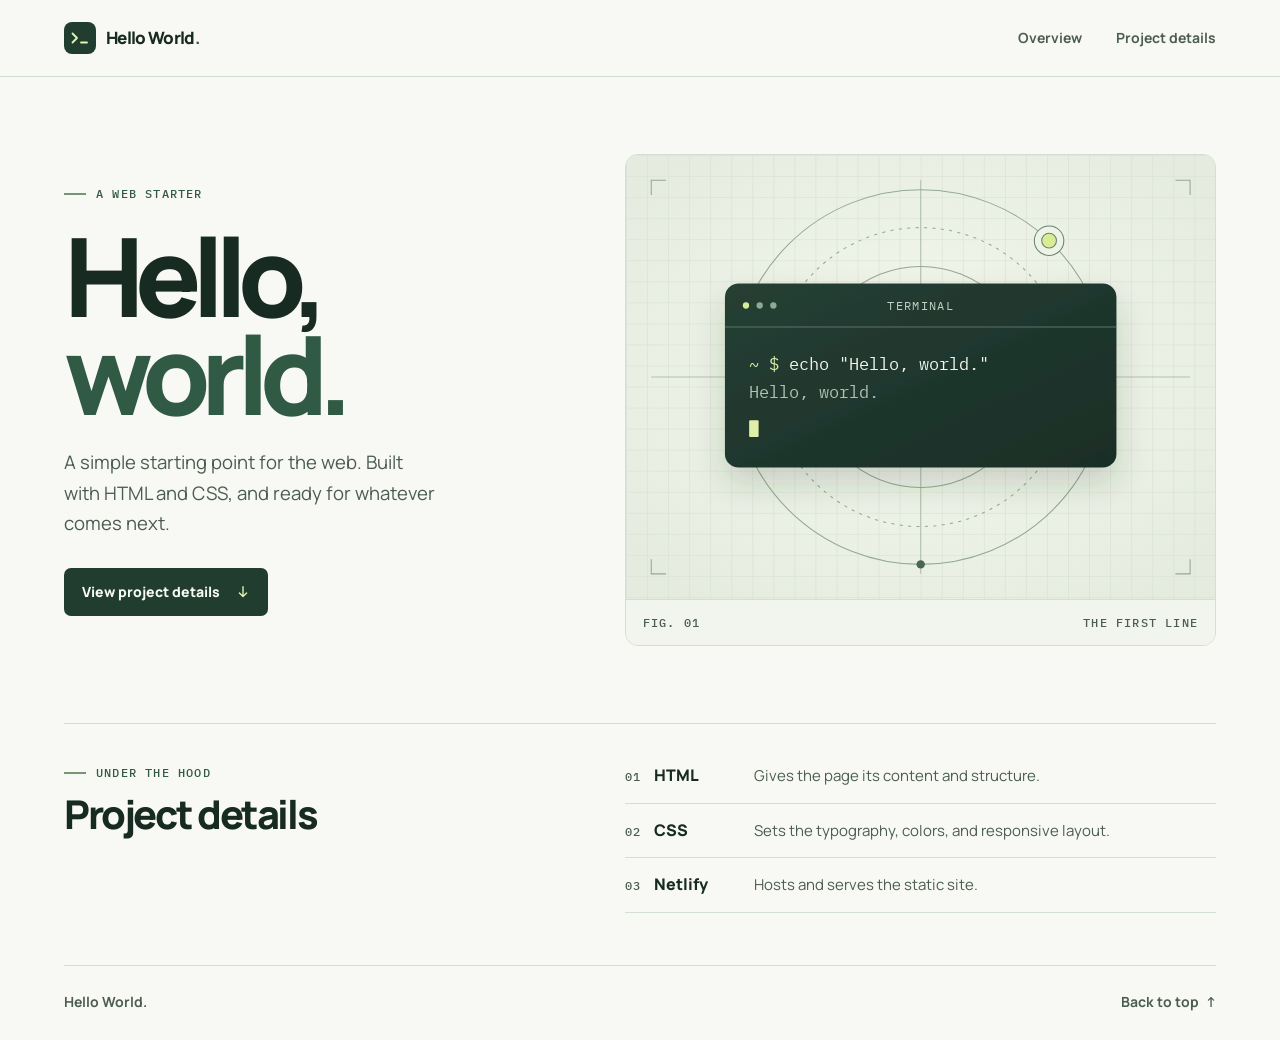
==== index.html @ bebd951c "Refresh Hello World homepage with a clean, professional design (6b0722ccb31e63c3a8f24e70) Co-Authore" ====
<!DOCTYPE html>
<html lang="en">
  <head>
    <meta charset="utf-8" />
    <meta name="viewport" content="width=device-width, initial-scale=1" />
    <meta name="description" content="A simple starter page built with HTML and CSS." />
    <title>Hello World — A web starter</title>
    <link rel="preconnect" href="https://fonts.googleapis.com" />
    <link rel="preconnect" href="https://fonts.gstatic.com" crossorigin />
    <link rel="stylesheet" href="https://fonts.googleapis.com/css2?family=IBM+Plex+Mono:wght@400;500&amp;family=Manrope:wght@400;500;600;700;800&amp;display=swap" />
    <link data-testid="hello" rel="stylesheet" href="style.css" />
  </head>
  <body id="top">
    <header class="site-header">
      <div class="page-width header-inner">
        <a class="wordmark" href="#top">
          <svg class="brand-mark" viewBox="0 0 32 32" aria-hidden="true" focusable="false">
            <rect width="32" height="32" rx="8" fill="#203d30" />
            <path d="m8.5 11.5 4.5 4.5-4.5 4.5m8.5 0h6" fill="none" stroke="#e4f5ae" stroke-width="1.8" stroke-linecap="round" stroke-linejoin="round" />
          </svg>
          Hello World<span aria-hidden="true">.</span>
        </a>
        <nav aria-label="Main navigation">
          <a href="#overview">Overview</a>
          <a href="#details">Project details</a>
        </nav>
      </div>
    </header>

    <main class="page-width">
      <section class="hero" id="overview" aria-labelledby="welcome-title">
        <div class="hero-copy">
          <p class="eyebrow"><span class="eyebrow-line" aria-hidden="true"></span> A web starter</p>
          <h1 id="welcome-title">Hello,<br /><span>world.</span></h1>
          <p class="intro">A simple starting point for the web. Built with HTML and CSS, and ready for whatever comes next.</p>
          <a class="primary-link" href="#details">
            View project details
            <svg viewBox="0 0 20 20" fill="none" aria-hidden="true" focusable="false">
              <path d="M10 4v11m-4-4 4 4 4-4" stroke="currentColor" stroke-width="1.5" stroke-linecap="round" stroke-linejoin="round" />
            </svg>
          </a>
        </div>

        <figure class="hero-figure">
          <svg class="hero-art" viewBox="0 0 560 422" role="img" aria-labelledby="art-title">
            <title id="art-title">A terminal displaying Hello, world on a drafting grid</title>
            <defs>
              <pattern id="grid" width="20" height="20" patternUnits="userSpaceOnUse">
                <path d="M20 0H0v20" fill="none" stroke="#d5dfd0" />
              </pattern>
              <radialGradient id="paper" cx=".5" cy=".49" r=".64">
                <stop stop-color="#f5f8ee" />
                <stop offset="1" stop-color="#e5ecdf" />
              </radialGradient>
              <linearGradient id="screen" x2="1" y2="1">
                <stop stop-color="#263f34" />
                <stop offset="1" stop-color="#192e26" />
              </linearGradient>
              <filter id="terminal-shadow" x="-20%" y="-35%" width="140%" height="175%">
                <feDropShadow dx="0" dy="15" stdDeviation="15" flood-color="#213c2d" flood-opacity=".19" />
              </filter>
            </defs>
            <path fill="url(#paper)" d="M0 0h560v422H0z" />
            <path fill="url(#grid)" d="M0 0h560v422H0z" />
            <g fill="none" stroke="#94a993" stroke-width="1">
              <circle cx="280" cy="211" r="178" />
              <circle cx="280" cy="211" r="142" stroke-dasharray="3 5" />
              <circle cx="280" cy="211" r="105" />
              <path d="M24 211h512M280 24v374" opacity=".65" />
              <path d="M38 24H24v14m498-14h14v14M24 384v14h14m484 0h14v-14" />
            </g>
            <circle cx="402" cy="81.4" r="14" fill="#edf3e6" stroke="#69836e" />
            <circle cx="402" cy="81.4" r="7" fill="#d7ed93" stroke="#69836e" />
            <circle cx="102" cy="211" r="4" fill="#486652" />
            <circle cx="280" cy="389" r="4" fill="#486652" />
            <g filter="url(#terminal-shadow)">
              <rect x="94" y="122" width="372" height="175" rx="13" fill="url(#screen)" />
              <path d="M94 163.5h372" stroke="#5d7567" />
              <circle cx="114" cy="143" r="3" fill="#d7ed93" />
              <circle cx="127" cy="143" r="3" fill="#8ea996" />
              <circle cx="140" cy="143" r="3" fill="#8ea996" />
              <g class="art-type">
                <text x="280" y="147" fill="#c1d1c4" text-anchor="middle" font-size="11" letter-spacing="1.3">TERMINAL</text>
                <text x="117" y="204" fill="#f1f6ec" font-size="16"><tspan fill="#dfefa9">~ $</tspan> echo "Hello, world."</text>
                <text x="117" y="231" fill="#afc2b3" font-size="16">Hello, world.</text>
              </g>
              <rect class="terminal-cursor" x="117" y="252" width="9" height="16" rx="1" fill="#dfefa9" />
            </g>
          </svg>
          <figcaption><span>Fig. 01</span><span>The first line</span></figcaption>
        </figure>
      </section>

      <section class="details" id="details" aria-labelledby="details-title">
        <div>
          <p class="eyebrow"><span class="eyebrow-line" aria-hidden="true"></span> Under the hood</p>
          <h2 id="details-title">Project details</h2>
        </div>
        <dl class="project-specs">
          <div>
            <dt><span aria-hidden="true">01</span> HTML</dt>
            <dd>Gives the page its content and structure.</dd>
          </div>
          <div>
            <dt><span aria-hidden="true">02</span> CSS</dt>
            <dd>Sets the typography, colors, and responsive layout.</dd>
          </div>
          <div>
            <dt><span aria-hidden="true">03</span> Netlify</dt>
            <dd>Hosts and serves the static site.</dd>
          </div>
        </dl>
      </section>
    </main>

    <footer class="site-footer">
      <div class="page-width footer-inner">
        <span>Hello World.</span>
        <a href="#top">Back to top <span aria-hidden="true">↑</span></a>
      </div>
    </footer>
  </body>
</html>
---- style.css ----
:root {
  color-scheme: light;
  --paper: #f8f9f4;
  --ink: #172b22;
  --muted: #4b5d51;
  --green: #315a44;
  --line: #d5ded2;
  --mono: "IBM Plex Mono", "Courier New", monospace;
}

*, *::before, *::after {
  box-sizing: border-box;
}

body {
  margin: 0;
  background: var(--paper);
  color: var(--ink);
  font-family: "Manrope", "Trebuchet MS", sans-serif;
  line-height: 1.6;
}

h1, h2, p, figure, dl, dd {
  margin: 0;
}

a {
  color: inherit;
}

a:focus-visible {
  outline: 2px solid var(--green);
  outline-offset: 5px;
}

.page-width {
  width: min(1184px, calc(100% - clamp(40px, 10vw, 144px)));
  margin-inline: auto;
}

.site-header, .details {
  border-bottom: 1px solid var(--line);
}

.header-inner, .footer-inner {
  display: flex;
  align-items: center;
  justify-content: space-between;
  gap: 20px;
}

.header-inner {
  min-height: 76px;
}

.wordmark {
  display: inline-flex;
  align-items: center;
  font-size: 1.0625rem;
  font-weight: 800;
  letter-spacing: -.04em;
  text-decoration: none;
  white-space: nowrap;
}

.wordmark span {
  color: var(--green);
}

.brand-mark {
  width: 32px;
  height: 32px;
  margin-right: 10px;
  flex: none;
}

nav {
  display: flex;
  flex-wrap: wrap;
  align-items: center;
  gap: 4px clamp(14px, 3vw, 34px);
}

nav a, .site-footer a {
  padding-block: 6px;
  color: var(--muted);
  font-size: .875rem;
  font-weight: 700;
  text-decoration: none;
}

nav a:hover, .site-footer a:hover {
  color: var(--ink);
  text-decoration: underline;
  text-underline-offset: 5px;
}

.hero {
  display: grid;
  grid-template-columns: minmax(0, .9fr) minmax(0, 1.1fr);
  align-items: center;
  gap: clamp(32px, 6vw, 90px);
  padding-block: clamp(52px, 6vw, 88px);
  scroll-margin-top: 20px;
}

.eyebrow, figcaption, .project-specs dt span {
  font-family: var(--mono);
  font-size: .75rem;
  font-weight: 500;
  letter-spacing: .1em;
  text-transform: uppercase;
}

.eyebrow {
  display: flex;
  align-items: center;
  gap: 10px;
  color: var(--green);
}

.eyebrow-line {
  width: 22px;
  height: 2px;
  background: #799576;
}

h1 {
  margin-block: 24px 25px;
  font-size: clamp(5.15rem, 8.55vw, 8.1rem);
  font-weight: 800;
  letter-spacing: -.085em;
  line-height: .89;
}

h1 span {
  color: var(--green);
}

.intro {
  max-width: 34ch;
  color: var(--muted);
  font-size: clamp(1rem, 1.45vw, 1.1875rem);
  line-height: 1.65;
}

.primary-link {
  display: inline-flex;
  justify-content: center;
  align-items: center;
  gap: 14px;
  min-height: 48px;
  margin-top: 29px;
  padding: 10px 16px 10px 18px;
  border-radius: 7px;
  background: #203d30;
  color: #f7faf3;
  font-size: .875rem;
  font-weight: 800;
  text-decoration: none;
}

.primary-link:hover {
  background: var(--green);
}

.primary-link svg {
  width: 18px;
  height: 18px;
  color: #e4f5ae;
}

.hero-figure {
  overflow: hidden;
  border: 1px solid var(--line);
  border-radius: 13px;
  background: #edf2e8;
}

.hero-art {
  display: block;
  width: 100%;
  height: auto;
}

.art-type {
  font-family: var(--mono);
}

figcaption {
  display: flex;
  flex-wrap: wrap;
  justify-content: space-between;
  gap: 4px 16px;
  padding: 13px 17px;
  border-top: 1px solid var(--line);
  background: #f2f5ed;
  color: var(--muted);
}

.details {
  display: grid;
  grid-template-columns: minmax(0, .9fr) minmax(0, 1.1fr);
  gap: clamp(24px, 6vw, 90px);
  padding-block: 39px 52px;
  border-top: 1px solid var(--line);
  scroll-margin-top: 24px;
}

h2 {
  margin-top: 10px;
  font-size: clamp(1.9rem, 3.1vw, 2.75rem);
  font-weight: 800;
  letter-spacing: -.06em;
  line-height: 1.15;
}

.project-specs > div {
  display: grid;
  grid-template-columns: 115px minmax(0, 1fr);
  gap: 14px;
  align-items: baseline;
  padding-block: 14px;
  border-bottom: 1px solid var(--line);
}

.project-specs > div:first-child {
  padding-top: 0;
}

.project-specs dt {
  display: flex;
  gap: 13px;
  align-items: baseline;
  font-weight: 800;
}

.project-specs dt span, .project-specs dd {
  color: var(--muted);
}

.project-specs dd {
  font-size: .9375rem;
}

.footer-inner {
  flex-wrap: wrap;
  min-height: 74px;
  padding-block: 12px;
  color: var(--muted);
  font-size: .875rem;
  font-weight: 700;
}

.footer-inner a span {
  margin-left: 4px;
}

@media (max-width: 760px) {
  .hero, .details {
    grid-template-columns: minmax(0, 1fr);
  }

  .hero {
    gap: 34px;
  }

  h1 {
    font-size: clamp(4.5rem, 14vw, 6.5rem);
  }
}

@media (max-width: 420px) {
  .header-inner {
    flex-wrap: wrap;
    gap: 4px 18px;
    padding-block: 12px;
  }

  nav a {
    font-size: .8125rem;
  }

  .project-specs > div {
    grid-template-columns: 96px minmax(0, 1fr);
    gap: 10px;
  }
}
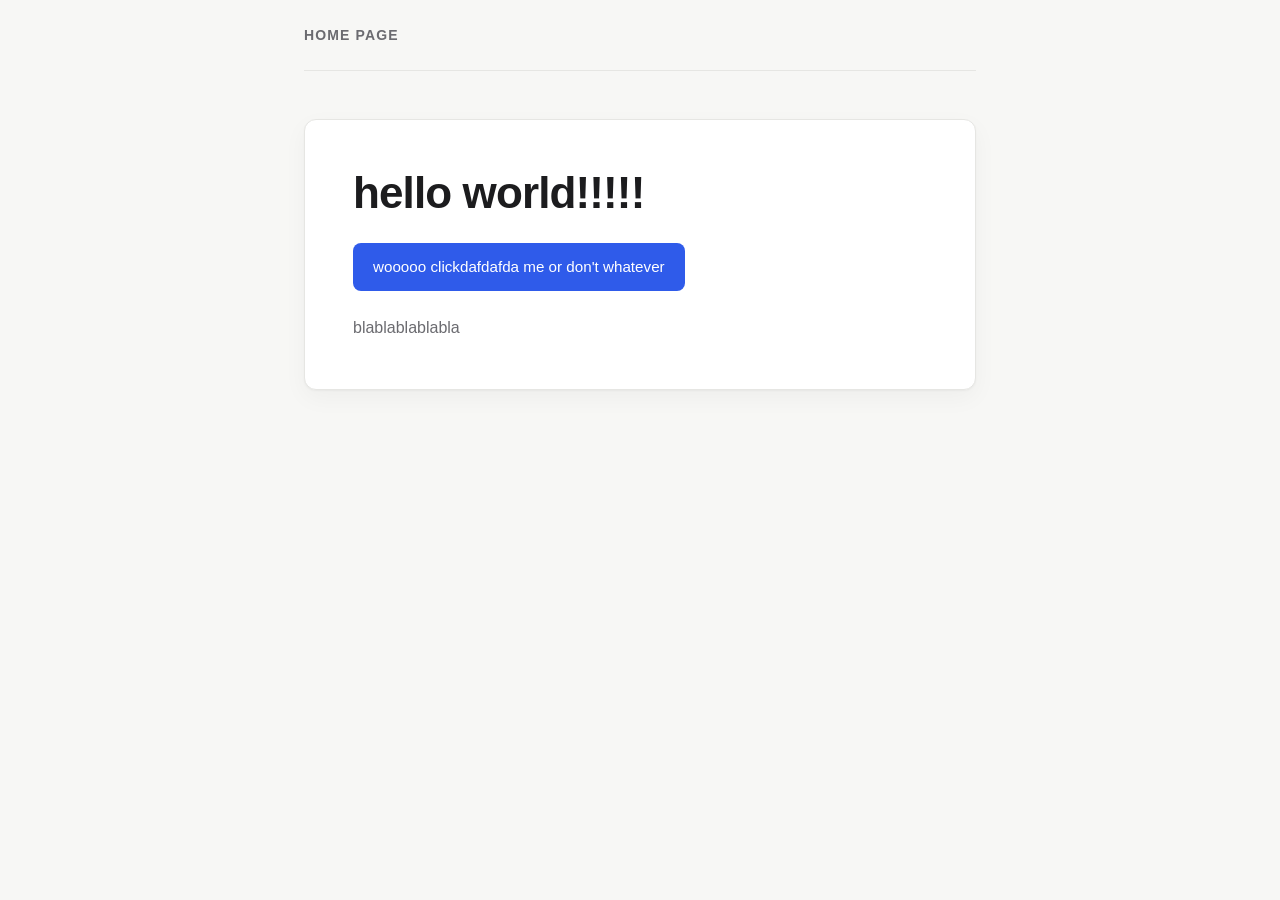
==== commit c318eb4b: "Apply a clean, minimal style to the home page (6b0723fdd8d9a65b0393f97d) Co-Authored-By: aitchiss <2" ====
--- a/index.html
+++ b/index.html
@@ -3,121 +3,19 @@
   <head>
     <meta charset="utf-8" />
     <meta name="viewport" content="width=device-width, initial-scale=1" />
-    <meta name="description" content="A simple starter page built with HTML and CSS." />
-    <title>Hello World — A web starter</title>
-    <link rel="preconnect" href="https://fonts.googleapis.com" />
-    <link rel="preconnect" href="https://fonts.gstatic.com" crossorigin />
-    <link rel="stylesheet" href="https://fonts.googleapis.com/css2?family=IBM+Plex+Mono:wght@400;500&amp;family=Manrope:wght@400;500;600;700;800&amp;display=swap" />
-    <link data-testid="hello" rel="stylesheet" href="style.css" />
+    <title>Home</title>
+    <link data-testid="hello" rel="stylesheet" type="text/css" href="style.css" />
   </head>
-  <body id="top">
-    <header class="site-header">
-      <div class="page-width header-inner">
-        <a class="wordmark" href="#top">
-          <svg class="brand-mark" viewBox="0 0 32 32" aria-hidden="true" focusable="false">
-            <rect width="32" height="32" rx="8" fill="#203d30" />
-            <path d="m8.5 11.5 4.5 4.5-4.5 4.5m8.5 0h6" fill="none" stroke="#e4f5ae" stroke-width="1.8" stroke-linecap="round" stroke-linejoin="round" />
-          </svg>
-          Hello World<span aria-hidden="true">.</span>
-        </a>
-        <nav aria-label="Main navigation">
-          <a href="#overview">Overview</a>
-          <a href="#details">Project details</a>
-        </nav>
+  <body>
+    <div class="container">
+      <div class="header">
+        <h2>Home Page</h2>
       </div>
-    </header>
-
-    <main class="page-width">
-      <section class="hero" id="overview" aria-labelledby="welcome-title">
-        <div class="hero-copy">
-          <p class="eyebrow"><span class="eyebrow-line" aria-hidden="true"></span> A web starter</p>
-          <h1 id="welcome-title">Hello,<br /><span>world.</span></h1>
-          <p class="intro">A simple starting point for the web. Built with HTML and CSS, and ready for whatever comes next.</p>
-          <a class="primary-link" href="#details">
-            View project details
-            <svg viewBox="0 0 20 20" fill="none" aria-hidden="true" focusable="false">
-              <path d="M10 4v11m-4-4 4 4 4-4" stroke="currentColor" stroke-width="1.5" stroke-linecap="round" stroke-linejoin="round" />
-            </svg>
-          </a>
-        </div>
-
-        <figure class="hero-figure">
-          <svg class="hero-art" viewBox="0 0 560 422" role="img" aria-labelledby="art-title">
-            <title id="art-title">A terminal displaying Hello, world on a drafting grid</title>
-            <defs>
-              <pattern id="grid" width="20" height="20" patternUnits="userSpaceOnUse">
-                <path d="M20 0H0v20" fill="none" stroke="#d5dfd0" />
-              </pattern>
-              <radialGradient id="paper" cx=".5" cy=".49" r=".64">
-                <stop stop-color="#f5f8ee" />
-                <stop offset="1" stop-color="#e5ecdf" />
-              </radialGradient>
-              <linearGradient id="screen" x2="1" y2="1">
-                <stop stop-color="#263f34" />
-                <stop offset="1" stop-color="#192e26" />
-              </linearGradient>
-              <filter id="terminal-shadow" x="-20%" y="-35%" width="140%" height="175%">
-                <feDropShadow dx="0" dy="15" stdDeviation="15" flood-color="#213c2d" flood-opacity=".19" />
-              </filter>
-            </defs>
-            <path fill="url(#paper)" d="M0 0h560v422H0z" />
-            <path fill="url(#grid)" d="M0 0h560v422H0z" />
-            <g fill="none" stroke="#94a993" stroke-width="1">
-              <circle cx="280" cy="211" r="178" />
-              <circle cx="280" cy="211" r="142" stroke-dasharray="3 5" />
-              <circle cx="280" cy="211" r="105" />
-              <path d="M24 211h512M280 24v374" opacity=".65" />
-              <path d="M38 24H24v14m498-14h14v14M24 384v14h14m484 0h14v-14" />
-            </g>
-            <circle cx="402" cy="81.4" r="14" fill="#edf3e6" stroke="#69836e" />
-            <circle cx="402" cy="81.4" r="7" fill="#d7ed93" stroke="#69836e" />
-            <circle cx="102" cy="211" r="4" fill="#486652" />
-            <circle cx="280" cy="389" r="4" fill="#486652" />
-            <g filter="url(#terminal-shadow)">
-              <rect x="94" y="122" width="372" height="175" rx="13" fill="url(#screen)" />
-              <path d="M94 163.5h372" stroke="#5d7567" />
-              <circle cx="114" cy="143" r="3" fill="#d7ed93" />
-              <circle cx="127" cy="143" r="3" fill="#8ea996" />
-              <circle cx="140" cy="143" r="3" fill="#8ea996" />
-              <g class="art-type">
-                <text x="280" y="147" fill="#c1d1c4" text-anchor="middle" font-size="11" letter-spacing="1.3">TERMINAL</text>
-                <text x="117" y="204" fill="#f1f6ec" font-size="16"><tspan fill="#dfefa9">~ $</tspan> echo "Hello, world."</text>
-                <text x="117" y="231" fill="#afc2b3" font-size="16">Hello, world.</text>
-              </g>
-              <rect class="terminal-cursor" x="117" y="252" width="9" height="16" rx="1" fill="#dfefa9" />
-            </g>
-          </svg>
-          <figcaption><span>Fig. 01</span><span>The first line</span></figcaption>
-        </figure>
-      </section>
-
-      <section class="details" id="details" aria-labelledby="details-title">
-        <div>
-          <p class="eyebrow"><span class="eyebrow-line" aria-hidden="true"></span> Under the hood</p>
-          <h2 id="details-title">Project details</h2>
-        </div>
-        <dl class="project-specs">
-          <div>
-            <dt><span aria-hidden="true">01</span> HTML</dt>
-            <dd>Gives the page its content and structure.</dd>
-          </div>
-          <div>
-            <dt><span aria-hidden="true">02</span> CSS</dt>
-            <dd>Sets the typography, colors, and responsive layout.</dd>
-          </div>
-          <div>
-            <dt><span aria-hidden="true">03</span> Netlify</dt>
-            <dd>Hosts and serves the static site.</dd>
-          </div>
-        </dl>
-      </section>
-    </main>
-
-    <footer class="site-footer">
-      <div class="page-width footer-inner">
-        <span>Hello World.</span>
-        <a href="#top">Back to top <span aria-hidden="true">↑</span></a>
+      <div class="content">
+        <h1>hello world!!!!!</h1>
+        <button>wooooo clickdafdafda me or don't whatever</button>
+        <p>blablablablabla</p>
       </div>
-    </footer>
+    </div>
   </body>
 </html>
--- a/style.css
+++ b/style.css
@@ -1,288 +1,117 @@
 :root {
-  color-scheme: light;
-  --paper: #f8f9f4;
-  --ink: #172b22;
-  --muted: #4b5d51;
-  --green: #315a44;
-  --line: #d5ded2;
-  --mono: "IBM Plex Mono", "Courier New", monospace;
+  --bg: #f7f7f5;
+  --surface: #ffffff;
+  --text: #1c1c1e;
+  --muted: #6b6b70;
+  --border: #e6e6e3;
+  --accent: #2f5bea;
+  --accent-hover: #2449c4;
+  --radius: 12px;
+  --font: "Inter", -apple-system, BlinkMacSystemFont, "Segoe UI", Roboto,
+    "Helvetica Neue", Arial, sans-serif;
 }
 
-*, *::before, *::after {
+*,
+*::before,
+*::after {
   box-sizing: border-box;
+}
+
+html {
+  -webkit-text-size-adjust: 100%;
 }
 
 body {
   margin: 0;
-  background: var(--paper);
-  color: var(--ink);
-  font-family: "Manrope", "Trebuchet MS", sans-serif;
+  min-height: 100vh;
+  font-family: var(--font);
+  font-size: 16px;
   line-height: 1.6;
+  color: var(--text);
+  background-color: var(--bg);
+  -webkit-font-smoothing: antialiased;
+  -moz-osx-font-smoothing: grayscale;
 }
 
-h1, h2, p, figure, dl, dd {
-  margin: 0;
+.container {
+  max-width: 720px;
+  margin: 0 auto;
+  padding: 0 24px 64px;
 }
 
-a {
-  color: inherit;
-}
-
-a:focus-visible {
-  outline: 2px solid var(--green);
-  outline-offset: 5px;
-}
-
-.page-width {
-  width: min(1184px, calc(100% - clamp(40px, 10vw, 144px)));
-  margin-inline: auto;
-}
-
-.site-header, .details {
-  border-bottom: 1px solid var(--line);
-}
-
-.header-inner, .footer-inner {
+.header {
   display: flex;
   align-items: center;
   justify-content: space-between;
-  gap: 20px;
+  padding: 24px 0;
+  margin-bottom: 48px;
+  border-bottom: 1px solid var(--border);
 }
 
-.header-inner {
-  min-height: 76px;
-}
-
-.wordmark {
-  display: inline-flex;
-  align-items: center;
-  font-size: 1.0625rem;
-  font-weight: 800;
-  letter-spacing: -.04em;
-  text-decoration: none;
-  white-space: nowrap;
-}
-
-.wordmark span {
-  color: var(--green);
-}
-
-.brand-mark {
-  width: 32px;
-  height: 32px;
-  margin-right: 10px;
-  flex: none;
-}
-
-nav {
-  display: flex;
-  flex-wrap: wrap;
-  align-items: center;
-  gap: 4px clamp(14px, 3vw, 34px);
-}
-
-nav a, .site-footer a {
-  padding-block: 6px;
-  color: var(--muted);
-  font-size: .875rem;
-  font-weight: 700;
-  text-decoration: none;
-}
-
-nav a:hover, .site-footer a:hover {
-  color: var(--ink);
-  text-decoration: underline;
-  text-underline-offset: 5px;
-}
-
-.hero {
-  display: grid;
-  grid-template-columns: minmax(0, .9fr) minmax(0, 1.1fr);
-  align-items: center;
-  gap: clamp(32px, 6vw, 90px);
-  padding-block: clamp(52px, 6vw, 88px);
-  scroll-margin-top: 20px;
-}
-
-.eyebrow, figcaption, .project-specs dt span {
-  font-family: var(--mono);
-  font-size: .75rem;
-  font-weight: 500;
-  letter-spacing: .1em;
+.header h2 {
+  margin: 0;
+  font-size: 0.875rem;
+  font-weight: 600;
+  letter-spacing: 0.08em;
   text-transform: uppercase;
-}
-
-.eyebrow {
-  display: flex;
-  align-items: center;
-  gap: 10px;
-  color: var(--green);
-}
-
-.eyebrow-line {
-  width: 22px;
-  height: 2px;
-  background: #799576;
-}
-
-h1 {
-  margin-block: 24px 25px;
-  font-size: clamp(5.15rem, 8.55vw, 8.1rem);
-  font-weight: 800;
-  letter-spacing: -.085em;
-  line-height: .89;
-}
-
-h1 span {
-  color: var(--green);
-}
-
-.intro {
-  max-width: 34ch;
-  color: var(--muted);
-  font-size: clamp(1rem, 1.45vw, 1.1875rem);
-  line-height: 1.65;
-}
-
-.primary-link {
-  display: inline-flex;
-  justify-content: center;
-  align-items: center;
-  gap: 14px;
-  min-height: 48px;
-  margin-top: 29px;
-  padding: 10px 16px 10px 18px;
-  border-radius: 7px;
-  background: #203d30;
-  color: #f7faf3;
-  font-size: .875rem;
-  font-weight: 800;
-  text-decoration: none;
-}
-
-.primary-link:hover {
-  background: var(--green);
-}
-
-.primary-link svg {
-  width: 18px;
-  height: 18px;
-  color: #e4f5ae;
-}
-
-.hero-figure {
-  overflow: hidden;
-  border: 1px solid var(--line);
-  border-radius: 13px;
-  background: #edf2e8;
-}
-
-.hero-art {
-  display: block;
-  width: 100%;
-  height: auto;
-}
-
-.art-type {
-  font-family: var(--mono);
-}
-
-figcaption {
-  display: flex;
-  flex-wrap: wrap;
-  justify-content: space-between;
-  gap: 4px 16px;
-  padding: 13px 17px;
-  border-top: 1px solid var(--line);
-  background: #f2f5ed;
   color: var(--muted);
 }
 
-.details {
-  display: grid;
-  grid-template-columns: minmax(0, .9fr) minmax(0, 1.1fr);
-  gap: clamp(24px, 6vw, 90px);
-  padding-block: 39px 52px;
-  border-top: 1px solid var(--line);
-  scroll-margin-top: 24px;
+.content {
+  padding: 48px;
+  background: var(--surface);
+  border: 1px solid var(--border);
+  border-radius: var(--radius);
+  box-shadow: 0 1px 2px rgba(0, 0, 0, 0.04), 0 8px 24px rgba(0, 0, 0, 0.04);
 }
 
-h2 {
-  margin-top: 10px;
-  font-size: clamp(1.9rem, 3.1vw, 2.75rem);
-  font-weight: 800;
-  letter-spacing: -.06em;
+.content h1 {
+  margin: 0 0 24px;
+  font-size: clamp(2rem, 5vw, 2.75rem);
+  font-weight: 700;
   line-height: 1.15;
+  letter-spacing: -0.02em;
 }
 
-.project-specs > div {
-  display: grid;
-  grid-template-columns: 115px minmax(0, 1fr);
-  gap: 14px;
-  align-items: baseline;
-  padding-block: 14px;
-  border-bottom: 1px solid var(--line);
-}
-
-.project-specs > div:first-child {
-  padding-top: 0;
-}
-
-.project-specs dt {
-  display: flex;
-  gap: 13px;
-  align-items: baseline;
-  font-weight: 800;
-}
-
-.project-specs dt span, .project-specs dd {
+.content p {
+  margin: 24px 0 0;
   color: var(--muted);
 }
 
-.project-specs dd {
-  font-size: .9375rem;
+button {
+  display: inline-flex;
+  align-items: center;
+  padding: 12px 20px;
+  font: inherit;
+  font-size: 0.95rem;
+  font-weight: 500;
+  color: #fff;
+  background-color: var(--accent);
+  border: none;
+  border-radius: 8px;
+  cursor: pointer;
+  transition: background-color 0.15s ease, transform 0.15s ease;
 }
 
-.footer-inner {
-  flex-wrap: wrap;
-  min-height: 74px;
-  padding-block: 12px;
-  color: var(--muted);
-  font-size: .875rem;
-  font-weight: 700;
+button:hover {
+  background-color: var(--accent-hover);
 }
 
-.footer-inner a span {
-  margin-left: 4px;
+button:active {
+  transform: translateY(1px);
 }
 
-@media (max-width: 760px) {
-  .hero, .details {
-    grid-template-columns: minmax(0, 1fr);
+button:focus-visible {
+  outline: 3px solid rgba(47, 91, 234, 0.35);
+  outline-offset: 2px;
+}
+
+@media (max-width: 600px) {
+  .header {
+    margin-bottom: 32px;
   }
 
-  .hero {
-    gap: 34px;
-  }
-
-  h1 {
-    font-size: clamp(4.5rem, 14vw, 6.5rem);
+  .content {
+    padding: 28px 24px;
   }
 }
-
-@media (max-width: 420px) {
-  .header-inner {
-    flex-wrap: wrap;
-    gap: 4px 18px;
-    padding-block: 12px;
-  }
-
-  nav a {
-    font-size: .8125rem;
-  }
-
-  .project-specs > div {
-    grid-template-columns: 96px minmax(0, 1fr);
-    gap: 10px;
-  }
-}
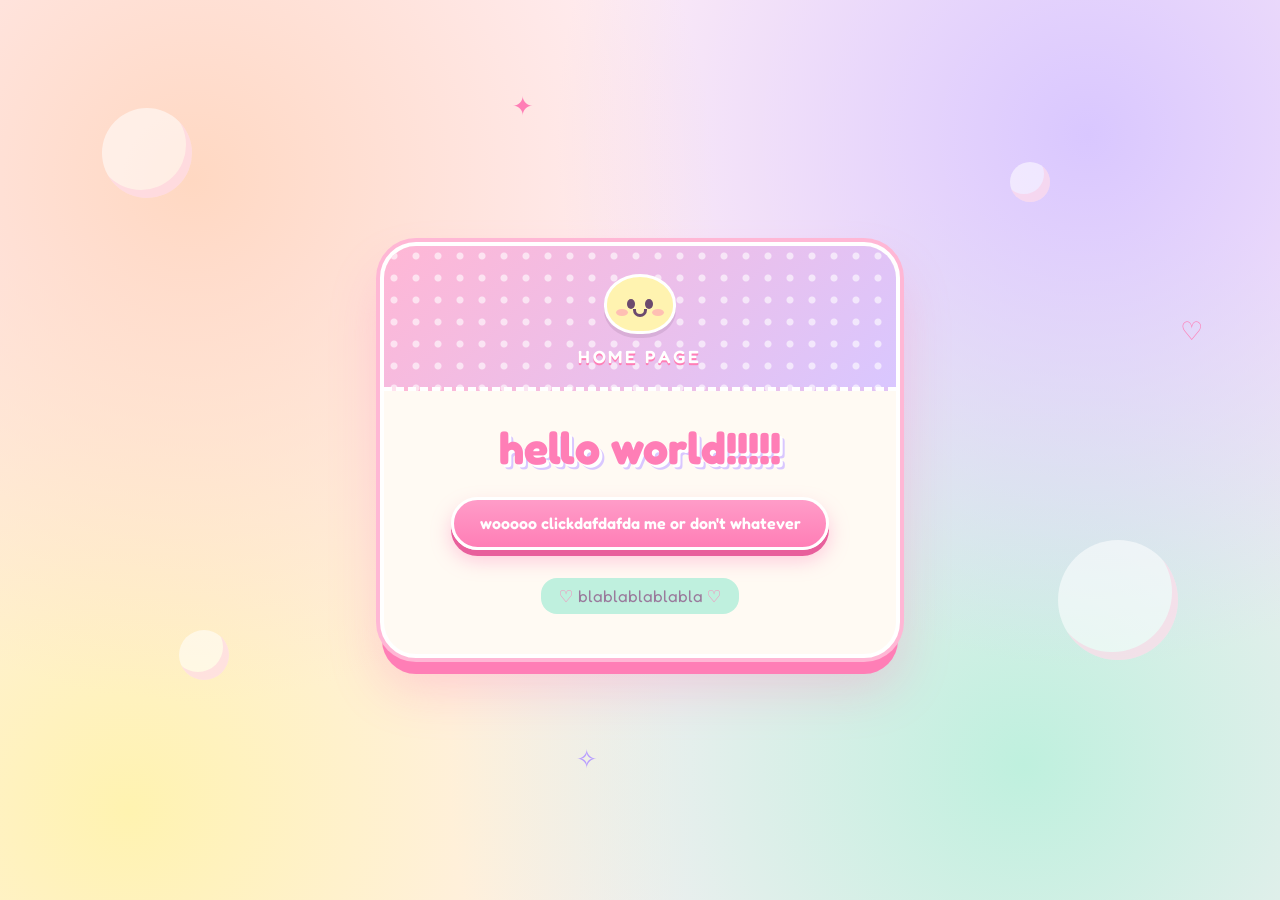
==== commit 379884b8: "Give the home page a cute pastel style (6b072524b002b1958193f97a) Co-Authored-By: aitchiss <20773163" ====
--- a/index.html
+++ b/index.html
@@ -4,11 +4,31 @@
     <meta charset="utf-8" />
     <meta name="viewport" content="width=device-width, initial-scale=1" />
     <title>Home</title>
+    <link rel="preconnect" href="https://fonts.googleapis.com" />
+    <link rel="preconnect" href="https://fonts.gstatic.com" crossorigin />
+    <link
+      href="https://fonts.googleapis.com/css2?family=Fredoka:wght@400;500;600;700&display=swap"
+      rel="stylesheet"
+    />
     <link data-testid="hello" rel="stylesheet" type="text/css" href="style.css" />
   </head>
   <body>
+    <div class="sky" aria-hidden="true">
+      <span class="bubble b1"></span>
+      <span class="bubble b2"></span>
+      <span class="bubble b3"></span>
+      <span class="bubble b4"></span>
+      <span class="sparkle s1">✦</span>
+      <span class="sparkle s2">✧</span>
+      <span class="sparkle s3">♡</span>
+    </div>
     <div class="container">
       <div class="header">
+        <span class="face" aria-hidden="true">
+          <span class="eye"></span><span class="eye"></span>
+          <span class="blush"></span><span class="blush"></span>
+          <span class="mouth"></span>
+        </span>
         <h2>Home Page</h2>
       </div>
       <div class="content">
--- a/style.css
+++ b/style.css
@@ -1,14 +1,13 @@
 :root {
-  --bg: #f7f7f5;
-  --surface: #ffffff;
-  --text: #1c1c1e;
-  --muted: #6b6b70;
-  --border: #e6e6e3;
-  --accent: #2f5bea;
-  --accent-hover: #2449c4;
-  --radius: 12px;
-  --font: "Inter", -apple-system, BlinkMacSystemFont, "Segoe UI", Roboto,
-    "Helvetica Neue", Arial, sans-serif;
+  --pink: #ffb7d5;
+  --pink-deep: #ff7eb6;
+  --peach: #ffd8c2;
+  --lilac: #d9c7ff;
+  --mint: #bff0de;
+  --butter: #fff3b0;
+  --cream: #fffaf3;
+  --ink: #6b4a6e;
+  --ink-soft: #9a7a9c;
 }
 
 *,
@@ -17,101 +16,231 @@
   box-sizing: border-box;
 }
 
-html {
-  -webkit-text-size-adjust: 100%;
-}
-
 body {
   margin: 0;
   min-height: 100vh;
-  font-family: var(--font);
-  font-size: 16px;
-  line-height: 1.6;
-  color: var(--text);
-  background-color: var(--bg);
-  -webkit-font-smoothing: antialiased;
-  -moz-osx-font-smoothing: grayscale;
-}
-
-.container {
-  max-width: 720px;
-  margin: 0 auto;
-  padding: 0 24px 64px;
-}
-
-.header {
   display: flex;
   align-items: center;
-  justify-content: space-between;
-  padding: 24px 0;
-  margin-bottom: 48px;
-  border-bottom: 1px solid var(--border);
+  justify-content: center;
+  padding: 2rem 1rem;
+  font-family: "Fredoka", "Comic Sans MS", system-ui, sans-serif;
+  color: var(--ink);
+  background:
+    radial-gradient(circle at 15% 20%, var(--peach) 0, transparent 40%),
+    radial-gradient(circle at 85% 15%, var(--lilac) 0, transparent 40%),
+    radial-gradient(circle at 80% 85%, var(--mint) 0, transparent 45%),
+    radial-gradient(circle at 10% 90%, var(--butter) 0, transparent 40%),
+    #ffeef6;
+  overflow-x: hidden;
+}
+
+/* ---------- floating background decorations ---------- */
+.sky {
+  position: fixed;
+  inset: 0;
+  pointer-events: none;
+  z-index: 0;
+}
+
+.bubble {
+  position: absolute;
+  border-radius: 50%;
+  background: rgba(255, 255, 255, 0.55);
+  box-shadow: inset -6px -8px 0 rgba(255, 183, 213, 0.35);
+  animation: float 9s ease-in-out infinite;
+}
+.b1 { width: 90px;  height: 90px;  top: 12%; left: 8%; }
+.b2 { width: 50px;  height: 50px;  top: 70%; left: 14%; animation-delay: -3s; }
+.b3 { width: 120px; height: 120px; top: 60%; right: 8%; animation-delay: -5s; }
+.b4 { width: 40px;  height: 40px;  top: 18%; right: 18%; animation-delay: -1.5s; }
+
+.sparkle {
+  position: absolute;
+  color: var(--pink-deep);
+  font-size: 1.6rem;
+  animation: twinkle 2.6s ease-in-out infinite;
+}
+.s1 { top: 10%; left: 40%; }
+.s2 { bottom: 14%; left: 45%; color: #b79cff; animation-delay: -0.9s; }
+.s3 { top: 35%; right: 6%; animation-delay: -1.7s; }
+
+@keyframes float {
+  0%, 100% { transform: translateY(0) }
+  50%      { transform: translateY(-22px) }
+}
+
+@keyframes twinkle {
+  0%, 100% { opacity: 0.35; transform: scale(0.85) rotate(0deg) }
+  50%      { opacity: 1;    transform: scale(1.15) rotate(12deg) }
+}
+
+/* ---------- card ---------- */
+.container {
+  position: relative;
+  z-index: 1;
+  width: 100%;
+  max-width: 520px;
+  background: var(--cream);
+  border: 4px solid #fff;
+  border-radius: 36px;
+  box-shadow:
+    0 0 0 4px var(--pink),
+    0 18px 0 -2px var(--pink-deep),
+    0 30px 50px rgba(255, 126, 182, 0.3);
+  overflow: hidden;
+  text-align: center;
+  animation: pop-in 0.6s cubic-bezier(0.34, 1.56, 0.64, 1) both;
+}
+
+@keyframes pop-in {
+  from { opacity: 0; transform: scale(0.85) translateY(20px) }
+  to   { opacity: 1; transform: scale(1) translateY(0) }
+}
+
+.header {
+  padding: 1.75rem 1.5rem 1.25rem;
+  background:
+    radial-gradient(circle at 10px 10px, rgba(255, 255, 255, 0.6) 3px, transparent 4px) 0 0 / 22px 22px,
+    linear-gradient(135deg, var(--pink), var(--lilac));
+  border-bottom: 4px dashed #fff;
 }
 
 .header h2 {
-  margin: 0;
-  font-size: 0.875rem;
+  margin: 0.5rem 0 0;
   font-weight: 600;
-  letter-spacing: 0.08em;
+  font-size: 1.1rem;
+  letter-spacing: 0.15em;
   text-transform: uppercase;
-  color: var(--muted);
-}
-
+  color: #fff;
+  text-shadow: 0 2px 0 var(--pink-deep);
+}
+
+/* little kawaii face */
+.face {
+  position: relative;
+  display: inline-block;
+  width: 72px;
+  height: 60px;
+  background: var(--butter);
+  border-radius: 50% 50% 46% 46%;
+  border: 3px solid #fff;
+  box-shadow: 0 4px 0 rgba(107, 74, 110, 0.15);
+  animation: wiggle 3s ease-in-out infinite;
+}
+.eye {
+  position: absolute;
+  top: 22px;
+  width: 8px;
+  height: 10px;
+  background: var(--ink);
+  border-radius: 50%;
+}
+.eye:nth-child(1) { left: 20px; }
+.eye:nth-child(2) { right: 20px; }
+.blush {
+  position: absolute;
+  top: 32px;
+  width: 12px;
+  height: 7px;
+  background: var(--pink-deep);
+  opacity: 0.45;
+  border-radius: 50%;
+}
+.blush:nth-child(3) { left: 9px; }
+.blush:nth-child(4) { right: 9px; }
+.mouth {
+  position: absolute;
+  top: 32px;
+  left: 50%;
+  width: 14px;
+  height: 8px;
+  transform: translateX(-50%);
+  border: 3px solid var(--ink);
+  border-top: none;
+  border-radius: 0 0 14px 14px;
+}
+
+@keyframes wiggle {
+  0%, 100% { transform: rotate(-4deg) }
+  50%      { transform: rotate(4deg) }
+}
+
+/* ---------- content ---------- */
 .content {
-  padding: 48px;
-  background: var(--surface);
-  border: 1px solid var(--border);
-  border-radius: var(--radius);
-  box-shadow: 0 1px 2px rgba(0, 0, 0, 0.04), 0 8px 24px rgba(0, 0, 0, 0.04);
+  padding: 2rem 1.75rem 2.5rem;
 }
 
 .content h1 {
-  margin: 0 0 24px;
-  font-size: clamp(2rem, 5vw, 2.75rem);
+  margin: 0 0 1.5rem;
+  font-size: clamp(2rem, 7vw, 2.8rem);
   font-weight: 700;
-  line-height: 1.15;
-  letter-spacing: -0.02em;
+  line-height: 1.1;
+  color: var(--pink-deep);
+  text-shadow:
+    3px 3px 0 #fff,
+    5px 5px 0 var(--lilac);
+}
+
+.content button {
+  font: inherit;
+  font-weight: 600;
+  font-size: 1rem;
+  color: #fff;
+  background: linear-gradient(180deg, #ff9cc8, var(--pink-deep));
+  border: 3px solid #fff;
+  border-radius: 999px;
+  padding: 0.85rem 1.6rem;
+  cursor: pointer;
+  box-shadow:
+    0 6px 0 #e85f9c,
+    0 10px 20px rgba(255, 126, 182, 0.4);
+  transition: transform 0.15s ease, box-shadow 0.15s ease;
+}
+
+.content button:hover {
+  transform: translateY(-3px) rotate(-1.5deg);
+  box-shadow:
+    0 9px 0 #e85f9c,
+    0 14px 24px rgba(255, 126, 182, 0.45);
+}
+
+.content button:active {
+  transform: translateY(4px);
+  box-shadow:
+    0 2px 0 #e85f9c,
+    0 4px 10px rgba(255, 126, 182, 0.35);
+}
+
+.content button:focus-visible {
+  outline: 3px dashed var(--lilac);
+  outline-offset: 4px;
 }
 
 .content p {
-  margin: 24px 0 0;
-  color: var(--muted);
-}
-
-button {
-  display: inline-flex;
-  align-items: center;
-  padding: 12px 20px;
-  font: inherit;
-  font-size: 0.95rem;
-  font-weight: 500;
-  color: #fff;
-  background-color: var(--accent);
-  border: none;
-  border-radius: 8px;
-  cursor: pointer;
-  transition: background-color 0.15s ease, transform 0.15s ease;
-}
-
-button:hover {
-  background-color: var(--accent-hover);
-}
-
-button:active {
-  transform: translateY(1px);
-}
-
-button:focus-visible {
-  outline: 3px solid rgba(47, 91, 234, 0.35);
-  outline-offset: 2px;
-}
-
-@media (max-width: 600px) {
-  .header {
-    margin-bottom: 32px;
+  display: inline-block;
+  margin: 1.75rem 0 0;
+  padding: 0.5rem 1.1rem;
+  font-size: 1.05rem;
+  color: var(--ink-soft);
+  background: var(--mint);
+  border-radius: 16px;
+  position: relative;
+}
+
+.content p::before {
+  content: "♡ ";
+  color: var(--pink-deep);
+}
+.content p::after {
+  content: " ♡";
+  color: var(--pink-deep);
+}
+
+@media (prefers-reduced-motion: reduce) {
+  *,
+  *::before,
+  *::after {
+    animation: none !important;
+    transition: none !important;
   }
-
-  .content {
-    padding: 28px 24px;
-  }
-}
+}
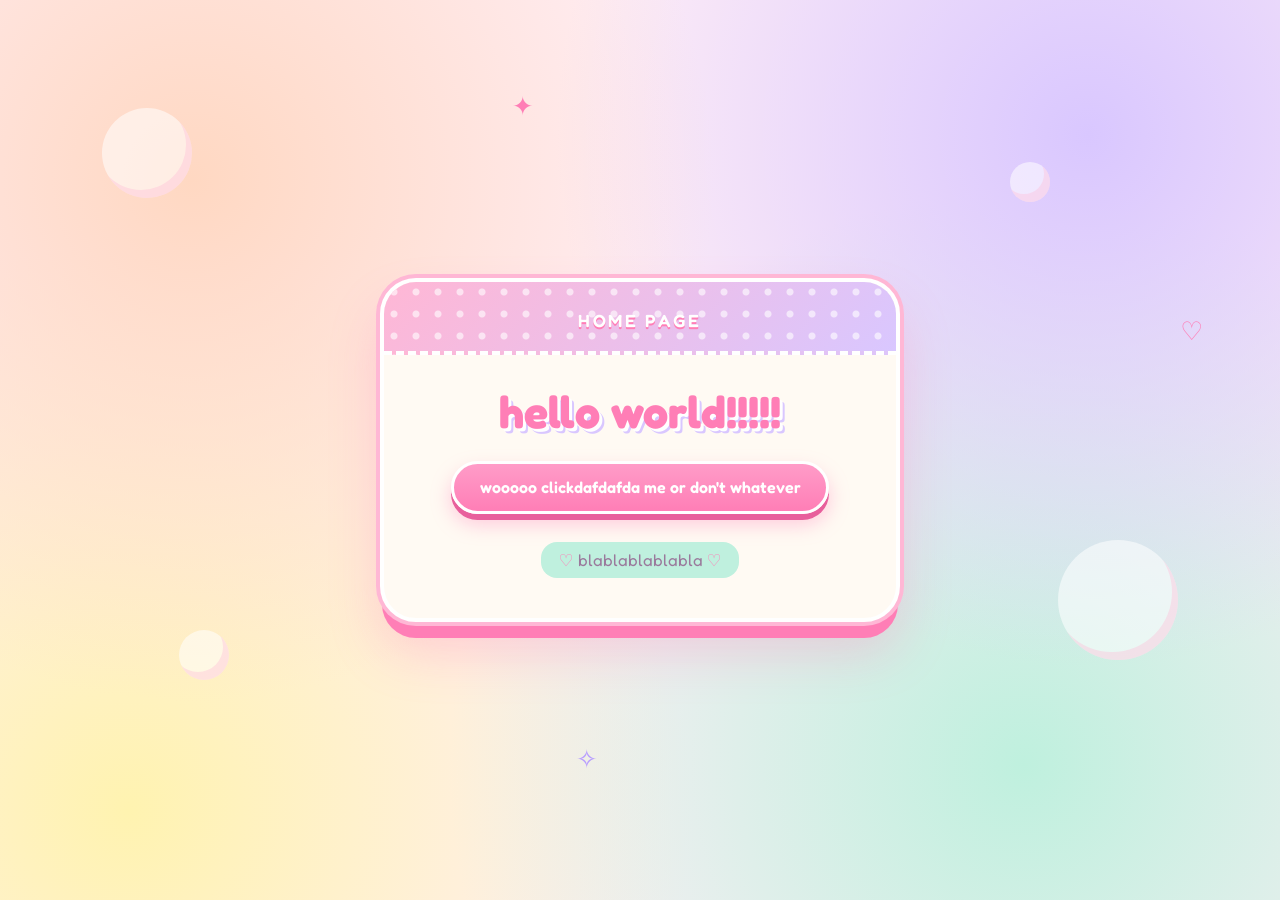
==== commit 4f36328e: "Make it adorable - Session 1 (6b072524b002b1958193f97a)" ====
--- a/index.html
+++ b/index.html
@@ -24,11 +24,6 @@
     </div>
     <div class="container">
       <div class="header">
-        <span class="face" aria-hidden="true">
-          <span class="eye"></span><span class="eye"></span>
-          <span class="blush"></span><span class="blush"></span>
-          <span class="mouth"></span>
-        </span>
         <h2>Home Page</h2>
       </div>
       <div class="content">
--- a/style.css
+++ b/style.css
@@ -106,63 +106,13 @@
 }
 
 .header h2 {
-  margin: 0.5rem 0 0;
+  margin: 0;
   font-weight: 600;
   font-size: 1.1rem;
   letter-spacing: 0.15em;
   text-transform: uppercase;
   color: #fff;
   text-shadow: 0 2px 0 var(--pink-deep);
-}
-
-/* little kawaii face */
-.face {
-  position: relative;
-  display: inline-block;
-  width: 72px;
-  height: 60px;
-  background: var(--butter);
-  border-radius: 50% 50% 46% 46%;
-  border: 3px solid #fff;
-  box-shadow: 0 4px 0 rgba(107, 74, 110, 0.15);
-  animation: wiggle 3s ease-in-out infinite;
-}
-.eye {
-  position: absolute;
-  top: 22px;
-  width: 8px;
-  height: 10px;
-  background: var(--ink);
-  border-radius: 50%;
-}
-.eye:nth-child(1) { left: 20px; }
-.eye:nth-child(2) { right: 20px; }
-.blush {
-  position: absolute;
-  top: 32px;
-  width: 12px;
-  height: 7px;
-  background: var(--pink-deep);
-  opacity: 0.45;
-  border-radius: 50%;
-}
-.blush:nth-child(3) { left: 9px; }
-.blush:nth-child(4) { right: 9px; }
-.mouth {
-  position: absolute;
-  top: 32px;
-  left: 50%;
-  width: 14px;
-  height: 8px;
-  transform: translateX(-50%);
-  border: 3px solid var(--ink);
-  border-top: none;
-  border-radius: 0 0 14px 14px;
-}
-
-@keyframes wiggle {
-  0%, 100% { transform: rotate(-4deg) }
-  50%      { transform: rotate(4deg) }
 }
 
 /* ---------- content ---------- */
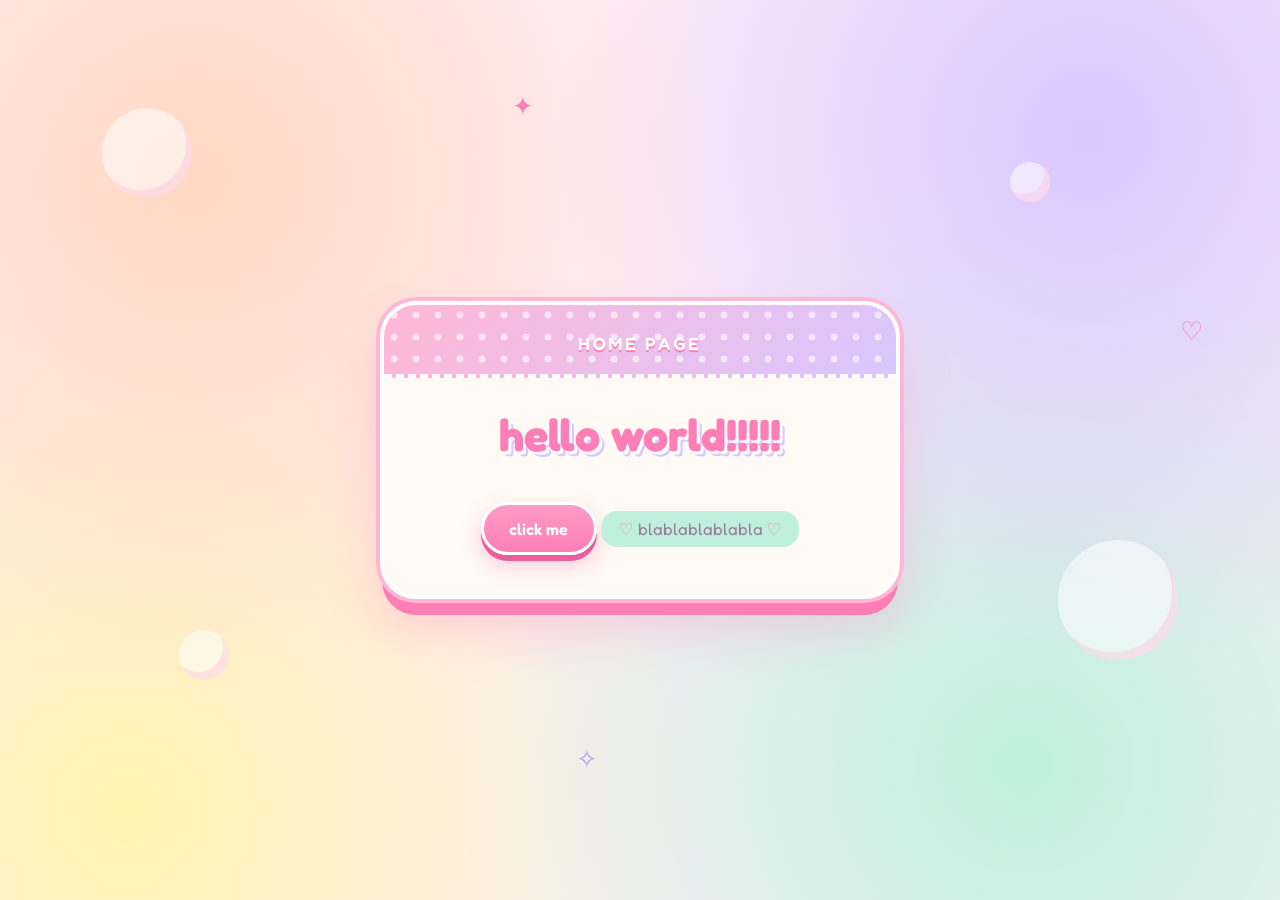
==== commit 6832cecb: "Make it adorable - Session 1 (6b072524b002b1958193f97a)" ====
--- a/index.html
+++ b/index.html
@@ -28,7 +28,7 @@
       </div>
       <div class="content">
         <h1>hello world!!!!!</h1>
-        <button>wooooo clickdafdafda me or don't whatever</button>
+        <button>click me</button>
         <p>blablablablabla</p>
       </div>
     </div>
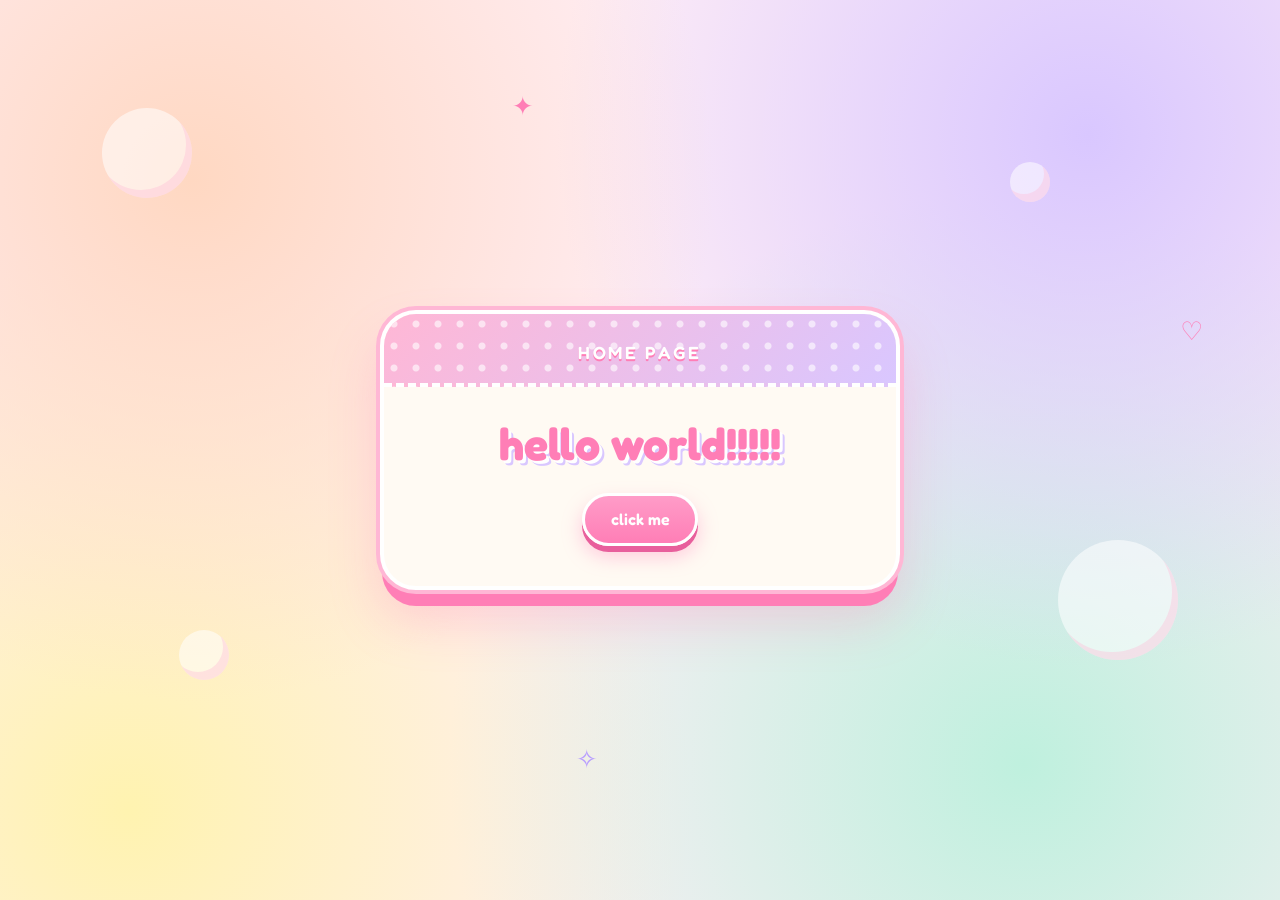
==== commit 085778b2: "Make it adorable - Session 1 (6b072524b002b1958193f97a)" ====
--- a/index.html
+++ b/index.html
@@ -29,7 +29,6 @@
       <div class="content">
         <h1>hello world!!!!!</h1>
         <button>click me</button>
-        <p>blablablablabla</p>
       </div>
     </div>
   </body>
--- a/style.css
+++ b/style.css
@@ -166,26 +166,6 @@
   outline-offset: 4px;
 }
 
-.content p {
-  display: inline-block;
-  margin: 1.75rem 0 0;
-  padding: 0.5rem 1.1rem;
-  font-size: 1.05rem;
-  color: var(--ink-soft);
-  background: var(--mint);
-  border-radius: 16px;
-  position: relative;
-}
-
-.content p::before {
-  content: "♡ ";
-  color: var(--pink-deep);
-}
-.content p::after {
-  content: " ♡";
-  color: var(--pink-deep);
-}
-
 @media (prefers-reduced-motion: reduce) {
   *,
   *::before,
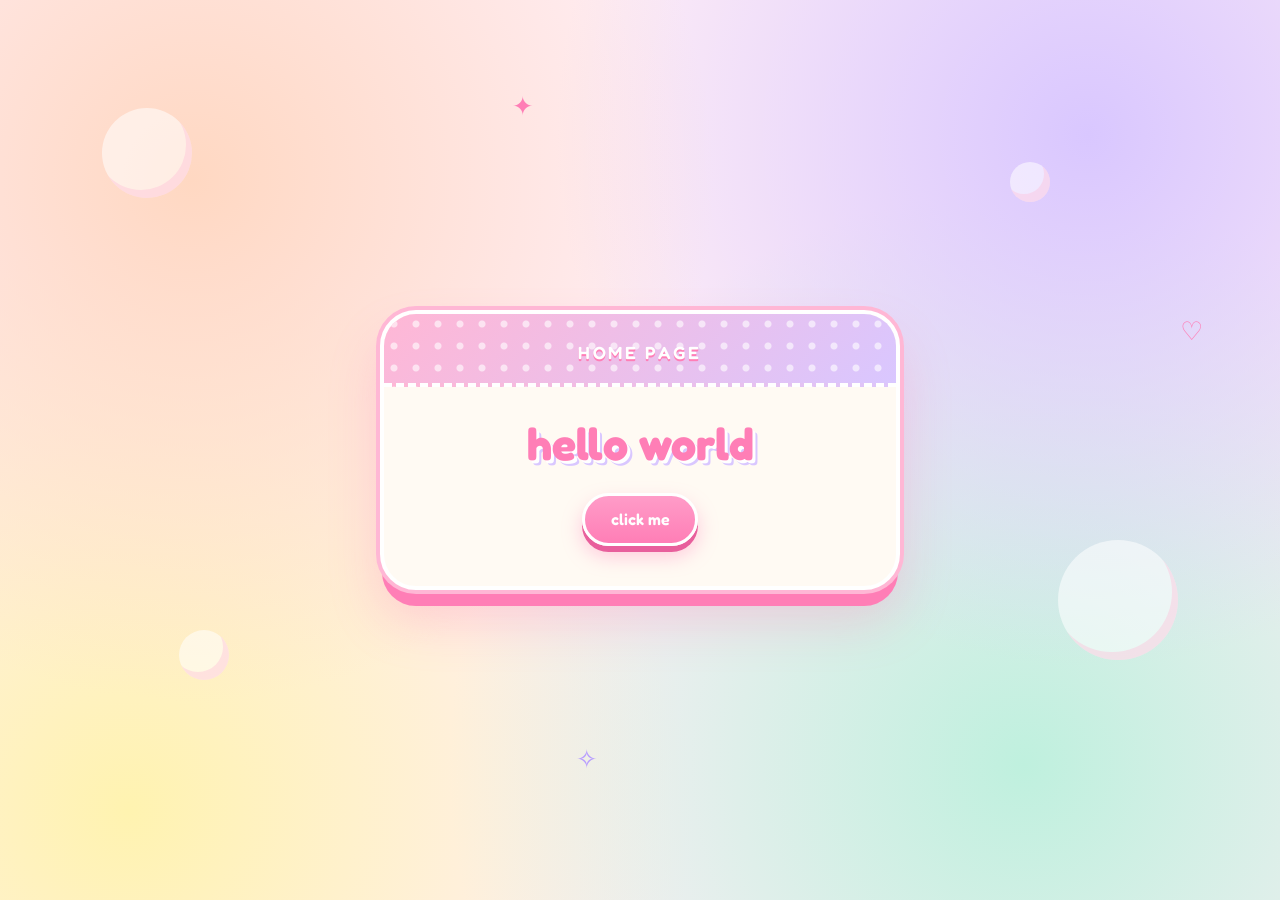
==== commit 05cba774: "Make it adorable - Session 1 (6b072524b002b1958193f97a)" ====
--- a/index.html
+++ b/index.html
@@ -27,7 +27,7 @@
         <h2>Home Page</h2>
       </div>
       <div class="content">
-        <h1>hello world!!!!!</h1>
+        <h1>hello world</h1>
         <button>click me</button>
       </div>
     </div>
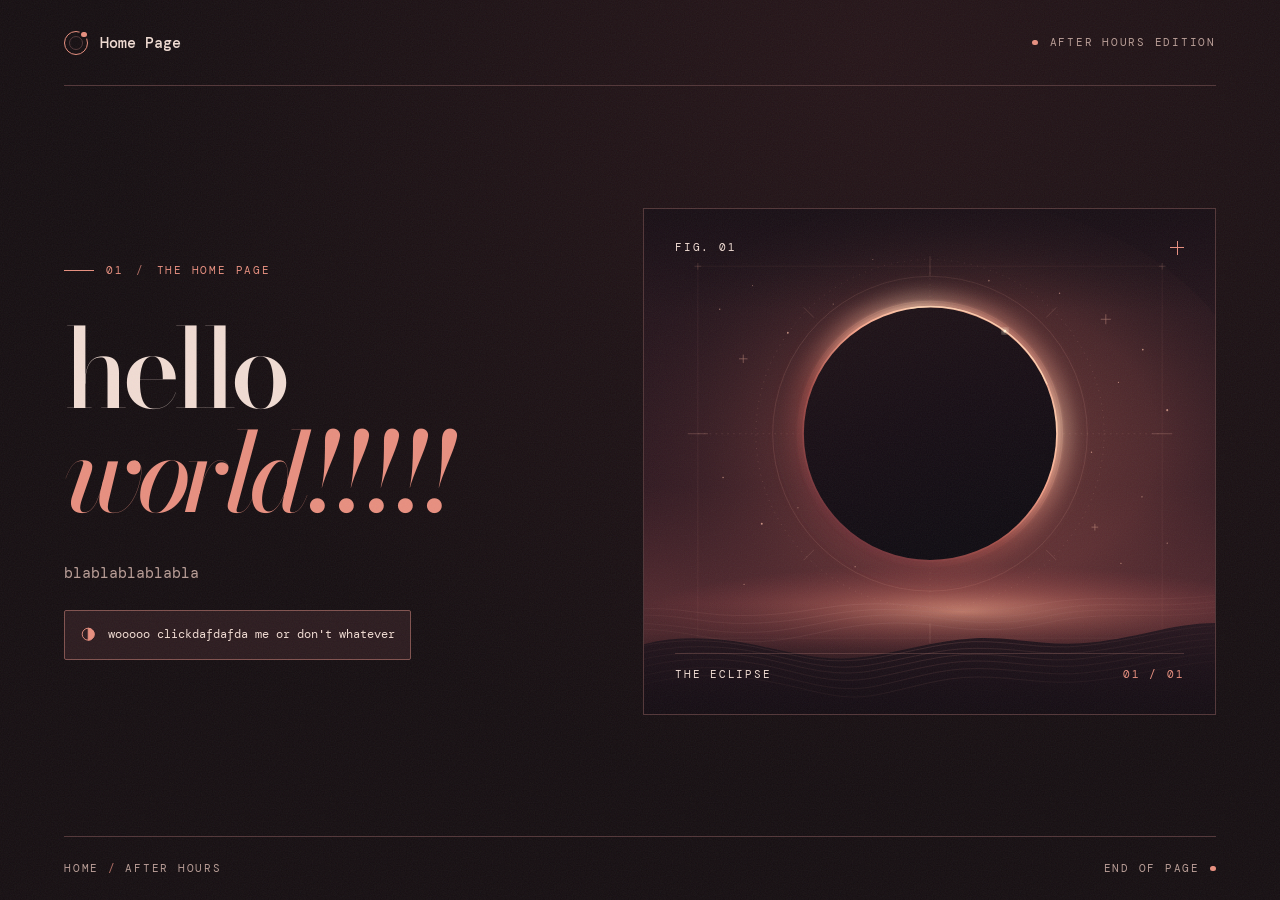
==== commit a446b82e: "Style the home page in a moody style (6b07f2c3ffdb7f8c32a4b607) Co-Authored-By: aitchiss <20773163+a" ====
--- a/index.html
+++ b/index.html
@@ -3,33 +3,58 @@
   <head>
     <meta charset="utf-8" />
     <meta name="viewport" content="width=device-width, initial-scale=1" />
+    <meta name="theme-color" content="#160f12" />
     <title>Home</title>
     <link rel="preconnect" href="https://fonts.googleapis.com" />
     <link rel="preconnect" href="https://fonts.gstatic.com" crossorigin />
-    <link
-      href="https://fonts.googleapis.com/css2?family=Fredoka:wght@400;500;600;700&display=swap"
-      rel="stylesheet"
-    />
+    <link rel="stylesheet" href="https://fonts.googleapis.com/css2?family=Bodoni+Moda:ital,opsz,wght@0,96,500;1,96,500&amp;family=DM+Mono:wght@400;500&amp;display=swap" />
     <link data-testid="hello" rel="stylesheet" type="text/css" href="style.css" />
   </head>
   <body>
-    <div class="sky" aria-hidden="true">
-      <span class="bubble b1"></span>
-      <span class="bubble b2"></span>
-      <span class="bubble b3"></span>
-      <span class="bubble b4"></span>
-      <span class="sparkle s1">✦</span>
-      <span class="sparkle s2">✧</span>
-      <span class="sparkle s3">♡</span>
+    <div class="container">
+      <header class="header">
+        <div class="wordmark"><span class="orbit" aria-hidden="true"></span>Home Page</div>
+        <span class="edition"><span aria-hidden="true"></span>After Hours Edition</span>
+      </header>
+
+      <main class="content">
+        <section class="intro" aria-labelledby="home-title">
+          <p class="eyebrow">01 <span>/</span> The Home Page</p>
+          <h1 id="home-title">hello <em>world!!!!!</em></h1>
+          <p class="aside">blablablablabla</p>
+          <button class="mood-switch" type="button" aria-pressed="false" aria-describedby="mood-hint" aria-controls="eclipse" hidden>
+            <svg aria-hidden="true" viewBox="0 0 20 20" fill="none">
+              <circle cx="10" cy="10" r="6.5" />
+              <path d="M10 3.5a6.5 6.5 0 0 1 0 13z" fill="currentColor" />
+            </svg>
+            wooooo clickdafdafda me or don't whatever
+          </button>
+          <span class="visually-hidden" id="mood-hint">Toggles a brighter glow around the eclipse.</span>
+        </section>
+
+        <figure class="plate" id="eclipse">
+          <img src="eclipse.svg" width="680" height="600" alt="A copper ring of light above a dark, rippling horizon." />
+          <div class="plate-mark" aria-hidden="true"><span>Fig. 01</span><span class="crosshair"></span></div>
+          <figcaption><span>The Eclipse</span><span aria-hidden="true">01 / 01</span></figcaption>
+        </figure>
+      </main>
+
+      <footer class="footer">
+        <span>Home <span class="footer-slash">/</span> After Hours</span>
+        <span>End of Page <span class="footer-dot" aria-hidden="true"></span></span>
+      </footer>
     </div>
-    <div class="container">
-      <div class="header">
-        <h2>Home Page</h2>
-      </div>
-      <div class="content">
-        <h1>hello world</h1>
-        <button>click me</button>
-      </div>
-    </div>
+    <script>
+      const moodSwitch = document.querySelector('.mood-switch');
+      const eclipse = document.querySelector('#eclipse');
+
+      moodSwitch.addEventListener('click', () => {
+        const isBright = moodSwitch.getAttribute('aria-pressed') === 'false';
+        moodSwitch.setAttribute('aria-pressed', String(isBright));
+        eclipse.classList.toggle('is-bright', isBright);
+      });
+
+      moodSwitch.hidden = false;
+    </script>
   </body>
 </html>
--- a/style.css
+++ b/style.css
@@ -1,176 +1,345 @@
 :root {
-  --pink: #ffb7d5;
-  --pink-deep: #ff7eb6;
-  --peach: #ffd8c2;
-  --lilac: #d9c7ff;
-  --mint: #bff0de;
-  --butter: #fff3b0;
-  --cream: #fffaf3;
-  --ink: #6b4a6e;
-  --ink-soft: #9a7a9c;
-}
-
-*,
-*::before,
-*::after {
+  color-scheme: dark;
+  --background: #160f12;
+  --ink: #f1dcd3;
+  --muted: #b99d96;
+  --accent: #e88f7f;
+  --line: #523638;
+  --mono: "DM Mono", "Courier New", monospace;
+  --display: "Bodoni Moda", Georgia, serif;
+}
+
+*, *::before, *::after {
   box-sizing: border-box;
 }
 
 body {
   margin: 0;
-  min-height: 100vh;
-  display: flex;
-  align-items: center;
-  justify-content: center;
-  padding: 2rem 1rem;
-  font-family: "Fredoka", "Comic Sans MS", system-ui, sans-serif;
+  background: radial-gradient(ellipse at 68% 6%, #261519, transparent 62%), var(--background);
   color: var(--ink);
-  background:
-    radial-gradient(circle at 15% 20%, var(--peach) 0, transparent 40%),
-    radial-gradient(circle at 85% 15%, var(--lilac) 0, transparent 40%),
-    radial-gradient(circle at 80% 85%, var(--mint) 0, transparent 45%),
-    radial-gradient(circle at 10% 90%, var(--butter) 0, transparent 40%),
-    #ffeef6;
-  overflow-x: hidden;
-}
-
-/* ---------- floating background decorations ---------- */
-.sky {
+  font-family: var(--mono);
+}
+
+body::before {
   position: fixed;
+  z-index: 1;
   inset: 0;
   pointer-events: none;
-  z-index: 0;
-}
-
-.bubble {
-  position: absolute;
+  content: "";
+  opacity: .23;
+  background-image: url("data:image/svg+xml,%3Csvg xmlns='http://www.w3.org/2000/svg' viewBox='0 0 180 180'%3E%3Cfilter id='grain'%3E%3CfeTurbulence type='fractalNoise' baseFrequency='.84' numOctaves='3' stitchTiles='stitch'/%3E%3C/filter%3E%3Cpath d='M0 0h180v180H0z' filter='url(%23grain)' opacity='.27'/%3E%3C/svg%3E");
+  background-size: 180px 180px;
+}
+
+::selection {
+  background: var(--accent);
+  color: var(--background);
+}
+
+.container {
+  width: min(90%, 82rem);
+  min-height: 100vh;
+  min-height: 100svh;
+  margin-inline: auto;
+  display: grid;
+  grid-template-rows: auto 1fr auto;
+}
+
+.header,
+.footer {
+  display: flex;
+  align-items: center;
+  justify-content: space-between;
+  gap: 1rem;
+}
+
+.header {
+  min-height: 5.4rem;
+  border-bottom: 1px solid var(--line);
+}
+
+.wordmark,
+.edition {
+  display: flex;
+  align-items: center;
+  gap: .75rem;
+}
+
+.wordmark {
+  font-size: .94rem;
+  font-weight: 500;
+}
+
+.orbit {
+  position: relative;
+  width: 1.5rem;
+  height: 1.5rem;
+  border: 1px solid var(--accent);
   border-radius: 50%;
-  background: rgba(255, 255, 255, 0.55);
-  box-shadow: inset -6px -8px 0 rgba(255, 183, 213, 0.35);
-  animation: float 9s ease-in-out infinite;
-}
-.b1 { width: 90px;  height: 90px;  top: 12%; left: 8%; }
-.b2 { width: 50px;  height: 50px;  top: 70%; left: 14%; animation-delay: -3s; }
-.b3 { width: 120px; height: 120px; top: 60%; right: 8%; animation-delay: -5s; }
-.b4 { width: 40px;  height: 40px;  top: 18%; right: 18%; animation-delay: -1.5s; }
-
-.sparkle {
-  position: absolute;
-  color: var(--pink-deep);
-  font-size: 1.6rem;
-  animation: twinkle 2.6s ease-in-out infinite;
-}
-.s1 { top: 10%; left: 40%; }
-.s2 { bottom: 14%; left: 45%; color: #b79cff; animation-delay: -0.9s; }
-.s3 { top: 35%; right: 6%; animation-delay: -1.7s; }
-
-@keyframes float {
-  0%, 100% { transform: translateY(0) }
-  50%      { transform: translateY(-22px) }
-}
-
-@keyframes twinkle {
-  0%, 100% { opacity: 0.35; transform: scale(0.85) rotate(0deg) }
-  50%      { opacity: 1;    transform: scale(1.15) rotate(12deg) }
-}
-
-/* ---------- card ---------- */
-.container {
+  flex: none;
+}
+
+.orbit::before {
+  position: absolute;
+  inset: .25rem;
+  border: 1px solid var(--line);
+  border-radius: 50%;
+  content: "";
+}
+
+.orbit::after,
+.edition > span,
+.footer-dot {
+  width: .35rem;
+  height: .35rem;
+  border-radius: 50%;
+  background: var(--accent);
+  flex: none;
+}
+
+.orbit::after {
+  position: absolute;
+  top: 0;
+  right: 0;
+  box-shadow: 0 0 0 2px var(--background);
+  content: "";
+}
+
+.edition,
+.eyebrow,
+.plate-mark,
+.plate figcaption,
+.footer {
+  font-size: .6875rem;
+  letter-spacing: .16em;
+  line-height: 1.45;
+  text-transform: uppercase;
+}
+
+.edition,
+.footer {
+  color: var(--muted);
+}
+
+.content {
+  display: grid;
+  grid-template-columns: minmax(0, .9fr) minmax(0, 1fr);
+  align-items: center;
+  column-gap: clamp(1.5rem, 5vw, 5rem);
+  padding-block: clamp(2.75rem, 5vw, 5rem);
+}
+
+.intro {
+  min-width: 0;
+}
+
+.eyebrow {
+  display: flex;
+  align-items: center;
+  gap: .75rem;
+  margin: 0 0 clamp(1.35rem, 3.2vw, 2.8rem);
+  color: var(--accent);
+}
+
+.eyebrow::before {
+  width: 1.9rem;
+  height: 1px;
+  background: currentColor;
+  content: "";
+}
+
+.eyebrow span,
+.footer-slash {
+  color: var(--accent);
+  opacity: .72;
+}
+
+h1 {
+  margin: 0;
+  font-family: var(--display);
+  font-size: clamp(4.5rem, 8.6vw, 8.25rem);
+  font-weight: 500;
+  line-height: .88;
+  letter-spacing: -.065em;
+}
+
+h1 em {
+  display: block;
+  padding-top: .065em;
+  color: var(--accent);
+  font-weight: inherit;
+  letter-spacing: -.072em;
+}
+
+.aside {
+  margin: clamp(1.5rem, 3.3vw, 2.6rem) 0 1.5rem;
+  color: var(--muted);
+  font-size: .91rem;
+  line-height: 1.6;
+}
+
+.mood-switch {
+  display: inline-flex;
+  align-items: center;
+  gap: .65rem;
+  max-width: 100%;
+  min-height: 3.125rem;
+  padding: .75rem .9rem;
+  border: 1px solid #81524f;
+  border-radius: 2px;
+  background: #2c1b1f;
+  color: var(--ink);
+  font: 400 .75rem/1.45 var(--mono);
+  text-align: left;
+  cursor: pointer;
+  transition: border-color .2s ease, background-color .2s ease;
+}
+
+.mood-switch[hidden] {
+  display: none;
+}
+
+.mood-switch svg {
+  flex: none;
+  width: 1.15rem;
+  color: var(--accent);
+  stroke: currentColor;
+  transition: transform .35s ease;
+}
+
+.mood-switch:hover,
+.mood-switch[aria-pressed="true"] {
+  border-color: var(--accent);
+  background: #412427;
+}
+
+.mood-switch[aria-pressed="true"] svg {
+  transform: rotate(180deg);
+}
+
+.mood-switch:focus-visible {
+  outline: 2px solid var(--accent);
+  outline-offset: 4px;
+}
+
+.plate {
   position: relative;
-  z-index: 1;
+  isolation: isolate;
+  display: grid;
+  aspect-ratio: 1.13;
+  margin: 0;
+  overflow: hidden;
+  border: 1px solid var(--line);
+  background: #211318;
+}
+
+.plate img {
+  position: absolute;
+  z-index: -2;
+  inset: 0;
   width: 100%;
-  max-width: 520px;
-  background: var(--cream);
-  border: 4px solid #fff;
-  border-radius: 36px;
-  box-shadow:
-    0 0 0 4px var(--pink),
-    0 18px 0 -2px var(--pink-deep),
-    0 30px 50px rgba(255, 126, 182, 0.3);
+  height: 100%;
+  object-fit: cover;
+  transition: filter .5s ease;
+}
+
+.plate.is-bright img {
+  filter: brightness(1.4) saturate(1.16);
+}
+
+.plate::after {
+  position: absolute;
+  z-index: -1;
+  inset: 0;
+  background: linear-gradient(180deg, #150d13a3 0%, transparent 20% 78%, #150d13d9 100%);
+  content: "";
+}
+
+.plate-mark,
+.plate figcaption {
+  display: flex;
+  justify-content: space-between;
+  align-items: center;
+  margin-inline: clamp(.9rem, 2.4vw, 2rem);
+  color: var(--ink);
+}
+
+.plate-mark {
+  align-self: start;
+  margin-top: clamp(.9rem, 2.4vw, 2rem);
+}
+
+.crosshair {
+  width: .875rem;
+  height: .875rem;
+  color: var(--accent);
+  background: linear-gradient(currentColor, currentColor) center / 1px 100% no-repeat,
+    linear-gradient(currentColor, currentColor) center / 100% 1px no-repeat;
+}
+
+.plate figcaption {
+  align-self: end;
+  gap: 1rem;
+  margin-bottom: clamp(.9rem, 2.4vw, 2rem);
+  padding-top: .8rem;
+  border-top: 1px solid #d290813d;
+}
+
+.plate figcaption span:last-child {
+  color: var(--accent);
+}
+
+.footer {
+  min-height: 4rem;
+  border-top: 1px solid var(--line);
+}
+
+.footer > span:last-child {
+  display: flex;
+  align-items: center;
+  gap: .65rem;
+}
+
+.visually-hidden {
+  position: absolute;
+  width: 1px;
+  height: 1px;
+  padding: 0;
   overflow: hidden;
-  text-align: center;
-  animation: pop-in 0.6s cubic-bezier(0.34, 1.56, 0.64, 1) both;
-}
-
-@keyframes pop-in {
-  from { opacity: 0; transform: scale(0.85) translateY(20px) }
-  to   { opacity: 1; transform: scale(1) translateY(0) }
-}
-
-.header {
-  padding: 1.75rem 1.5rem 1.25rem;
-  background:
-    radial-gradient(circle at 10px 10px, rgba(255, 255, 255, 0.6) 3px, transparent 4px) 0 0 / 22px 22px,
-    linear-gradient(135deg, var(--pink), var(--lilac));
-  border-bottom: 4px dashed #fff;
-}
-
-.header h2 {
-  margin: 0;
-  font-weight: 600;
-  font-size: 1.1rem;
-  letter-spacing: 0.15em;
-  text-transform: uppercase;
-  color: #fff;
-  text-shadow: 0 2px 0 var(--pink-deep);
-}
-
-/* ---------- content ---------- */
-.content {
-  padding: 2rem 1.75rem 2.5rem;
-}
-
-.content h1 {
-  margin: 0 0 1.5rem;
-  font-size: clamp(2rem, 7vw, 2.8rem);
-  font-weight: 700;
-  line-height: 1.1;
-  color: var(--pink-deep);
-  text-shadow:
-    3px 3px 0 #fff,
-    5px 5px 0 var(--lilac);
-}
-
-.content button {
-  font: inherit;
-  font-weight: 600;
-  font-size: 1rem;
-  color: #fff;
-  background: linear-gradient(180deg, #ff9cc8, var(--pink-deep));
-  border: 3px solid #fff;
-  border-radius: 999px;
-  padding: 0.85rem 1.6rem;
-  cursor: pointer;
-  box-shadow:
-    0 6px 0 #e85f9c,
-    0 10px 20px rgba(255, 126, 182, 0.4);
-  transition: transform 0.15s ease, box-shadow 0.15s ease;
-}
-
-.content button:hover {
-  transform: translateY(-3px) rotate(-1.5deg);
-  box-shadow:
-    0 9px 0 #e85f9c,
-    0 14px 24px rgba(255, 126, 182, 0.45);
-}
-
-.content button:active {
-  transform: translateY(4px);
-  box-shadow:
-    0 2px 0 #e85f9c,
-    0 4px 10px rgba(255, 126, 182, 0.35);
-}
-
-.content button:focus-visible {
-  outline: 3px dashed var(--lilac);
-  outline-offset: 4px;
+  clip-path: inset(50%);
+  white-space: nowrap;
+}
+
+@media (max-width: 48rem) {
+  .header {
+    min-height: 4.4rem;
+  }
+
+  .content {
+    grid-template-columns: minmax(0, 1fr);
+    gap: 2.6rem;
+  }
+
+  h1 {
+    font-size: clamp(3.45rem, 13.7vw, 7rem);
+  }
+}
+
+@media (max-width: 24rem) {
+  .edition,
+  .footer {
+    letter-spacing: .08em;
+  }
+
+  .edition {
+    gap: .4rem;
+  }
 }
 
 @media (prefers-reduced-motion: reduce) {
-  *,
-  *::before,
-  *::after {
-    animation: none !important;
-    transition: none !important;
-  }
-}
+  .mood-switch,
+  .mood-switch svg,
+  .plate img {
+    transition: none;
+  }
+}
